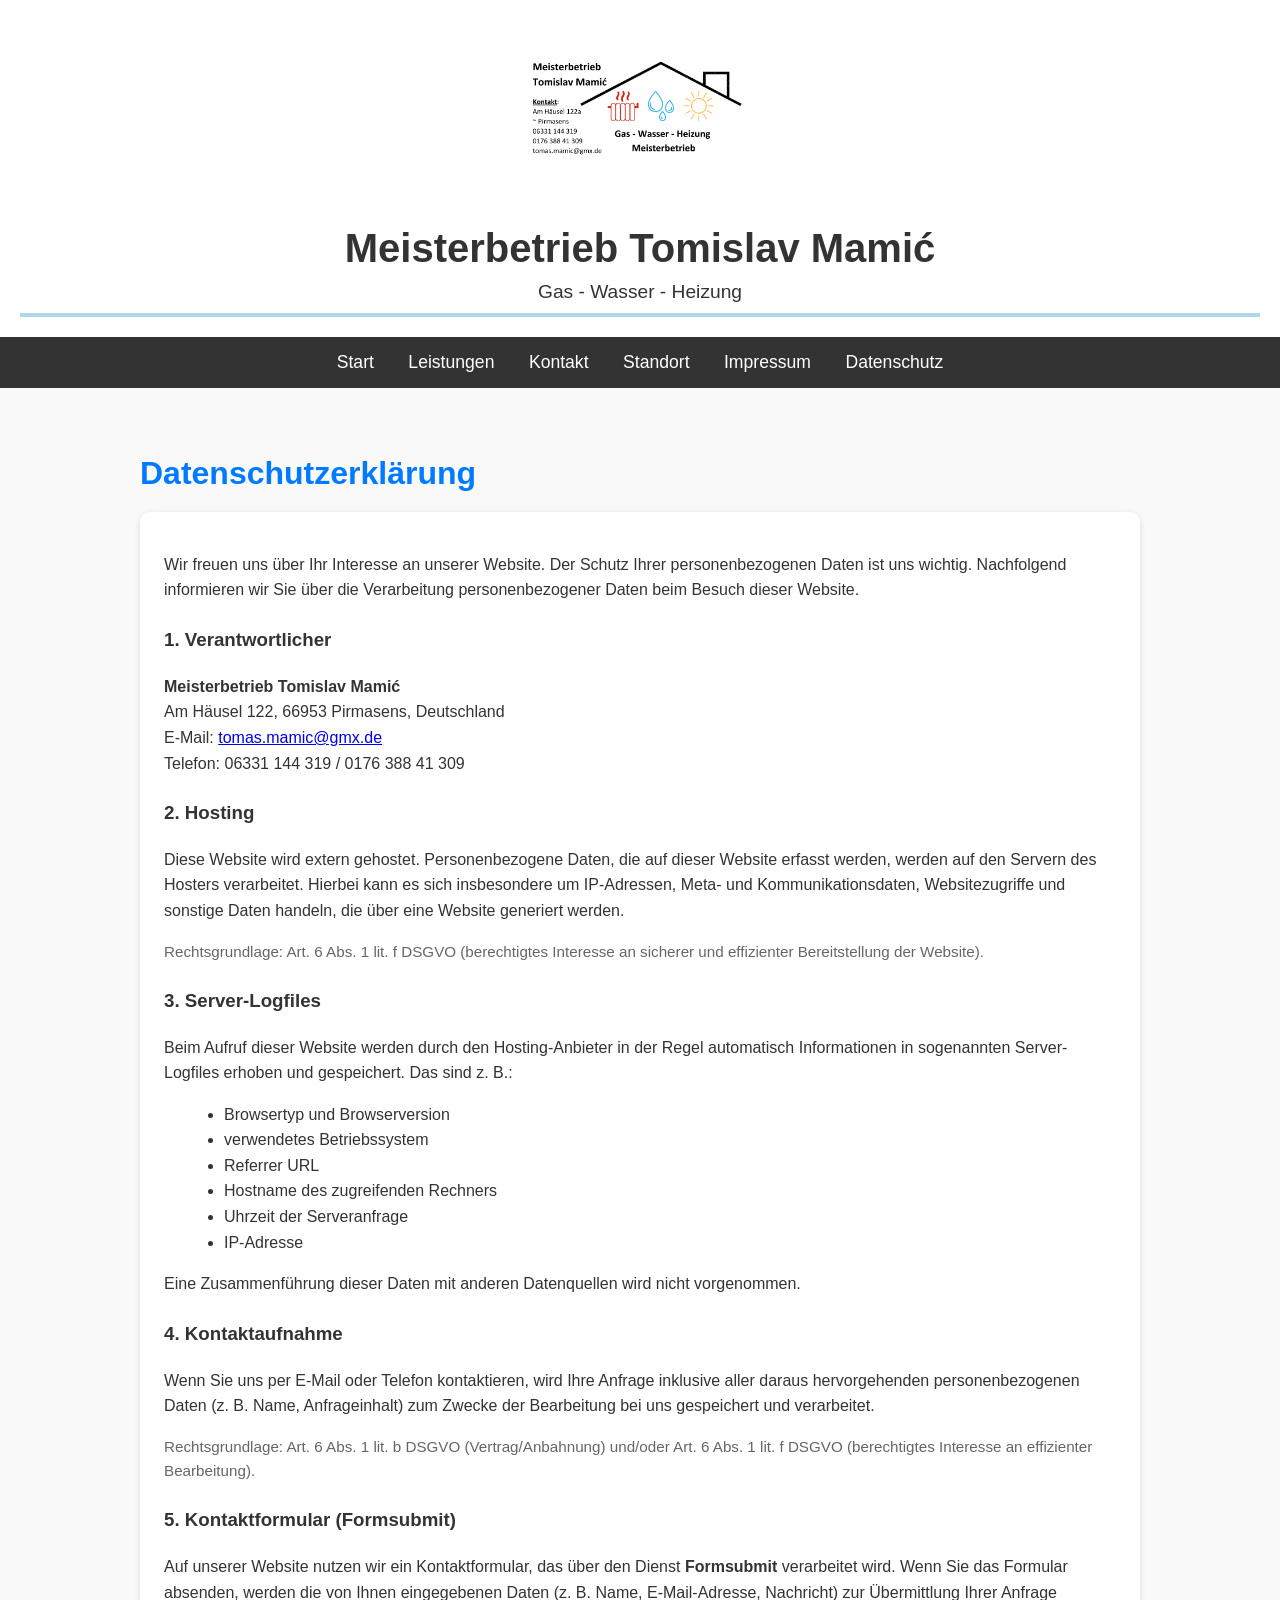
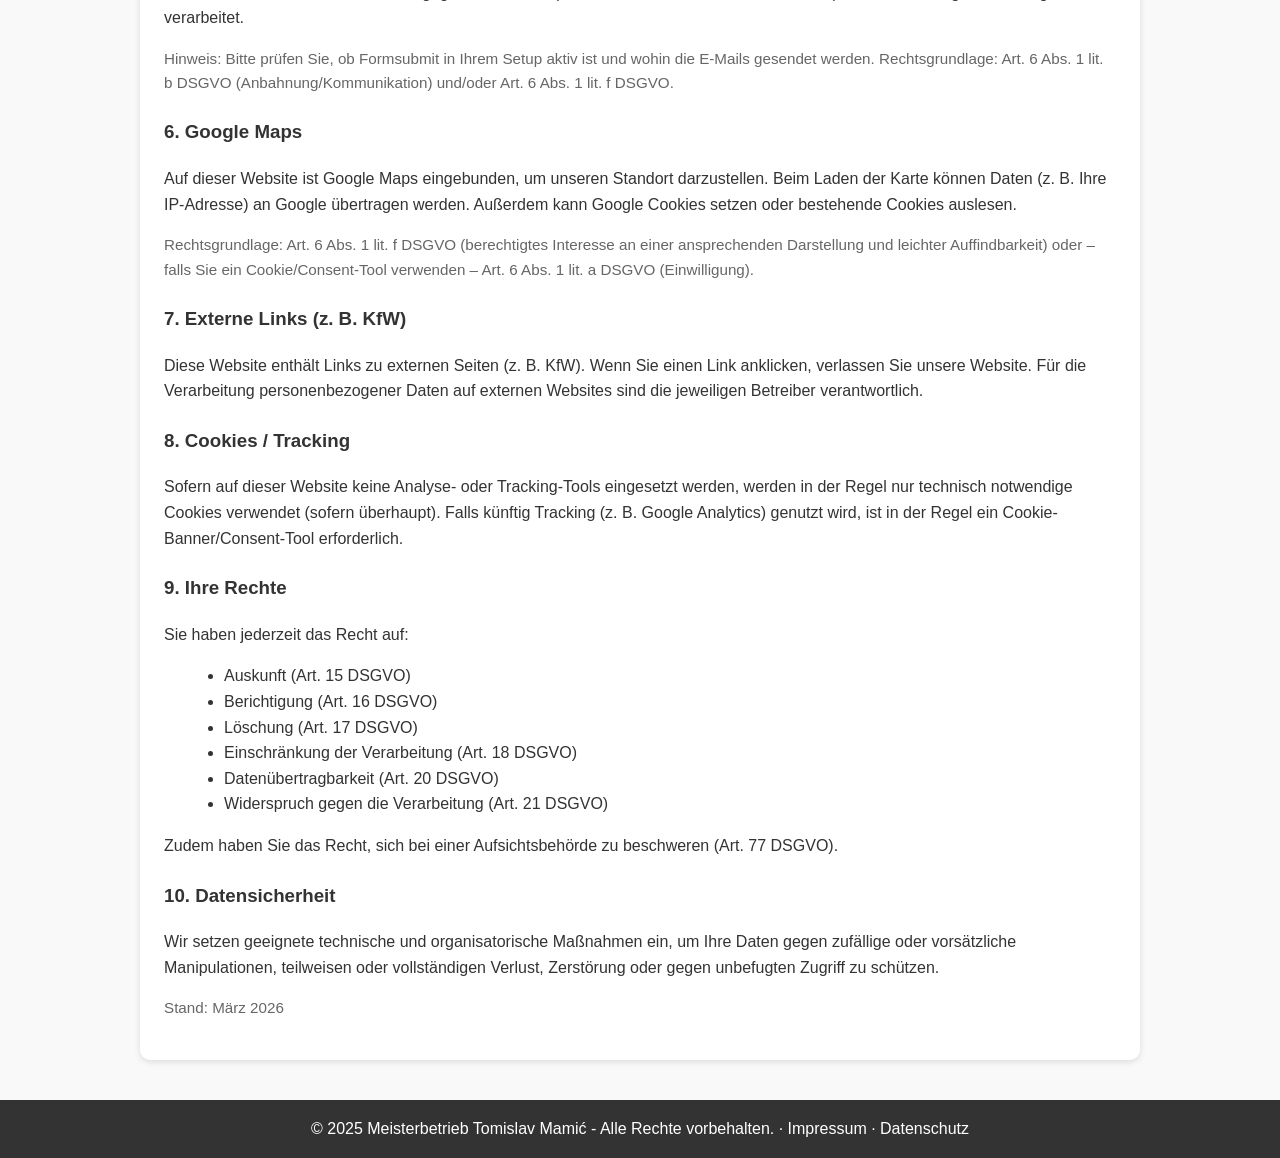
==== datenschutz.html @ cd7510e0 "Add privacy policy page for data protection This file contains the privacy policy for Meisterbetrieb" ====
<!DOCTYPE html>
<html lang="de">
<head>
  <meta charset="UTF-8" />
  <meta name="viewport" content="width=device-width, initial-scale=1.0" />
  <title>Datenschutz – Meisterbetrieb Tomislav Mamić</title>
  <meta name="description" content="Datenschutzerklärung von Meisterbetrieb Tomislav Mamić – Gas, Wasser, Heizung in Pirmasens." />
  <link rel="icon" href="assets/favicon.ico" type="image/x-icon" />
  <style>
    body { font-family: Arial, sans-serif; margin: 0; padding: 0; color: #333; background-color: #f9f9f9; }
    header { background-color: white; padding: 20px; text-align: center; }
    header img { max-width: 250px; margin-bottom: 15px; }
    header h1 { font-size: 2.5em; margin: 10px 0; color: #333; }
    header p { font-size: 1.2em; margin: 0; }
    header::after { content: ''; display: block; width: 100%; height: 4px; background-color: lightblue; margin-top: 10px; }

    nav { background-color: #333; text-align: center; padding: 15px 0; }
    nav a { color: white; text-decoration: none; margin: 0 15px; font-size: 1.1em; transition: color 0.3s; }
    nav a:hover { color: lightblue; }

    section { padding: 40px 20px; max-width: 1000px; margin: 0 auto; }
    section h2 { font-size: 2em; margin-bottom: 20px; color: #007BFF; }

    .card {
      background: #fff;
      border-radius: 10px;
      padding: 24px;
      box-shadow: 0 2px 6px rgba(0,0,0,0.12);
      line-height: 1.6;
    }
    .card h3 { margin-top: 22px; }
    .muted { color: #666; font-size: 0.95em; }
    ul { margin: 10px 0 10px 20px; }

    footer { background-color: #333; color: white; text-align: center; padding: 20px; }
    footer p { margin: 0; }
    footer a { color: white; text-decoration: none; }
    footer a:hover { text-decoration: underline; }
  </style>
</head>
<body>
  <header>
    <img src="assets/Logo.png" alt="Firmenlogo von Meisterbetrieb Tomislav Mamić – Gas, Wasser, Heizung">
    <h1>Meisterbetrieb Tomislav Mamić</h1>
    <p>Gas - Wasser - Heizung</p>
  </header>

  <nav>
    <a href="index.html">Start</a>
    <a href="index.html#leistungen">Leistungen</a>
    <a href="index.html#kontakt">Kontakt</a>
    <a href="index.html#standort">Standort</a>
    <a href="impressum.html">Impressum</a>
    <a href="datenschutz.html">Datenschutz</a>
  </nav>

  <section>
    <h2>Datenschutzerklärung</h2>

    <div class="card">
      <p>
        Wir freuen uns über Ihr Interesse an unserer Website. Der Schutz Ihrer personenbezogenen Daten ist uns wichtig.
        Nachfolgend informieren wir Sie über die Verarbeitung personenbezogener Daten beim Besuch dieser Website.
      </p>

      <h3>1. Verantwortlicher</h3>
      <p>
        <strong>Meisterbetrieb Tomislav Mamić</strong><br>
        Am Häusel 122, 66953 Pirmasens, Deutschland<br>
        E-Mail: <a href="mailto:tomas.mamic@gmx.de">tomas.mamic@gmx.de</a><br>
        Telefon: 06331 144 319 / 0176 388 41 309
      </p>

      <h3>2. Hosting</h3>
      <p>
        Diese Website wird extern gehostet. Personenbezogene Daten, die auf dieser Website erfasst werden, werden auf den Servern des Hosters verarbeitet.
        Hierbei kann es sich insbesondere um IP-Adressen, Meta- und Kommunikationsdaten, Websitezugriffe und sonstige Daten handeln, die über eine Website generiert werden.
      </p>
      <p class="muted">
        Rechtsgrundlage: Art. 6 Abs. 1 lit. f DSGVO (berechtigtes Interesse an sicherer und effizienter Bereitstellung der Website).
      </p>

      <h3>3. Server-Logfiles</h3>
      <p>
        Beim Aufruf dieser Website werden durch den Hosting-Anbieter in der Regel automatisch Informationen in sogenannten Server-Logfiles erhoben und gespeichert.
        Das sind z. B.:
      </p>
      <ul>
        <li>Browsertyp und Browserversion</li>
        <li>verwendetes Betriebssystem</li>
        <li>Referrer URL</li>
        <li>Hostname des zugreifenden Rechners</li>
        <li>Uhrzeit der Serveranfrage</li>
        <li>IP-Adresse</li>
      </ul>
      <p>
        Eine Zusammenführung dieser Daten mit anderen Datenquellen wird nicht vorgenommen.
      </p>

      <h3>4. Kontaktaufnahme</h3>
      <p>
        Wenn Sie uns per E-Mail oder Telefon kontaktieren, wird Ihre Anfrage inklusive aller daraus hervorgehenden personenbezogenen Daten (z. B. Name, Anfrageinhalt)
        zum Zwecke der Bearbeitung bei uns gespeichert und verarbeitet.
      </p>
      <p class="muted">
        Rechtsgrundlage: Art. 6 Abs. 1 lit. b DSGVO (Vertrag/Anbahnung) und/oder Art. 6 Abs. 1 lit. f DSGVO (berechtigtes Interesse an effizienter Bearbeitung).
      </p>

      <h3>5. Kontaktformular (Formsubmit)</h3>
      <p>
        Auf unserer Website nutzen wir ein Kontaktformular, das über den Dienst <strong>Formsubmit</strong> verarbeitet wird.
        Wenn Sie das Formular absenden, werden die von Ihnen eingegebenen Daten (z. B. Name, E-Mail-Adresse, Nachricht) zur Übermittlung Ihrer Anfrage verarbeitet.
      </p>
      <p class="muted">
        Hinweis: Bitte prüfen Sie, ob Formsubmit in Ihrem Setup aktiv ist und wohin die E-Mails gesendet werden.
        Rechtsgrundlage: Art. 6 Abs. 1 lit. b DSGVO (Anbahnung/Kommunikation) und/oder Art. 6 Abs. 1 lit. f DSGVO.
      </p>

      <h3>6. Google Maps</h3>
      <p>
        Auf dieser Website ist Google Maps eingebunden, um unseren Standort darzustellen. Beim Laden der Karte können Daten (z. B. Ihre IP-Adresse)
        an Google übertragen werden. Außerdem kann Google Cookies setzen oder bestehende Cookies auslesen.
      </p>
      <p class="muted">
        Rechtsgrundlage: Art. 6 Abs. 1 lit. f DSGVO (berechtigtes Interesse an einer ansprechenden Darstellung und leichter Auffindbarkeit)
        oder – falls Sie ein Cookie/Consent-Tool verwenden – Art. 6 Abs. 1 lit. a DSGVO (Einwilligung).
      </p>

      <h3>7. Externe Links (z. B. KfW)</h3>
      <p>
        Diese Website enthält Links zu externen Seiten (z. B. KfW). Wenn Sie einen Link anklicken, verlassen Sie unsere Website.
        Für die Verarbeitung personenbezogener Daten auf externen Websites sind die jeweiligen Betreiber verantwortlich.
      </p>

      <h3>8. Cookies / Tracking</h3>
      <p>
        Sofern auf dieser Website keine Analyse- oder Tracking-Tools eingesetzt werden, werden in der Regel nur technisch notwendige Cookies verwendet (sofern überhaupt).
        Falls künftig Tracking (z. B. Google Analytics) genutzt wird, ist in der Regel ein Cookie-Banner/Consent-Tool erforderlich.
      </p>

      <h3>9. Ihre Rechte</h3>
      <p>Sie haben jederzeit das Recht auf:</p>
      <ul>
        <li>Auskunft (Art. 15 DSGVO)</li>
        <li>Berichtigung (Art. 16 DSGVO)</li>
        <li>Löschung (Art. 17 DSGVO)</li>
        <li>Einschränkung der Verarbeitung (Art. 18 DSGVO)</li>
        <li>Datenübertragbarkeit (Art. 20 DSGVO)</li>
        <li>Widerspruch gegen die Verarbeitung (Art. 21 DSGVO)</li>
      </ul>
      <p>
        Zudem haben Sie das Recht, sich bei einer Aufsichtsbehörde zu beschweren (Art. 77 DSGVO).
      </p>

      <h3>10. Datensicherheit</h3>
      <p>
        Wir setzen geeignete technische und organisatorische Maßnahmen ein, um Ihre Daten gegen zufällige oder vorsätzliche Manipulationen,
        teilweisen oder vollständigen Verlust, Zerstörung oder gegen unbefugten Zugriff zu schützen.
      </p>

      <p class="muted">Stand: März 2026</p>
    </div>
  </section>

  <footer>
    <p>
      &copy; 2025 Meisterbetrieb Tomislav Mamić - Alle Rechte vorbehalten. ·
      <a href="impressum.html">Impressum</a> ·
      <a href="datenschutz.html">Datenschutz</a>
    </p>
  </footer>
</body>
</html>
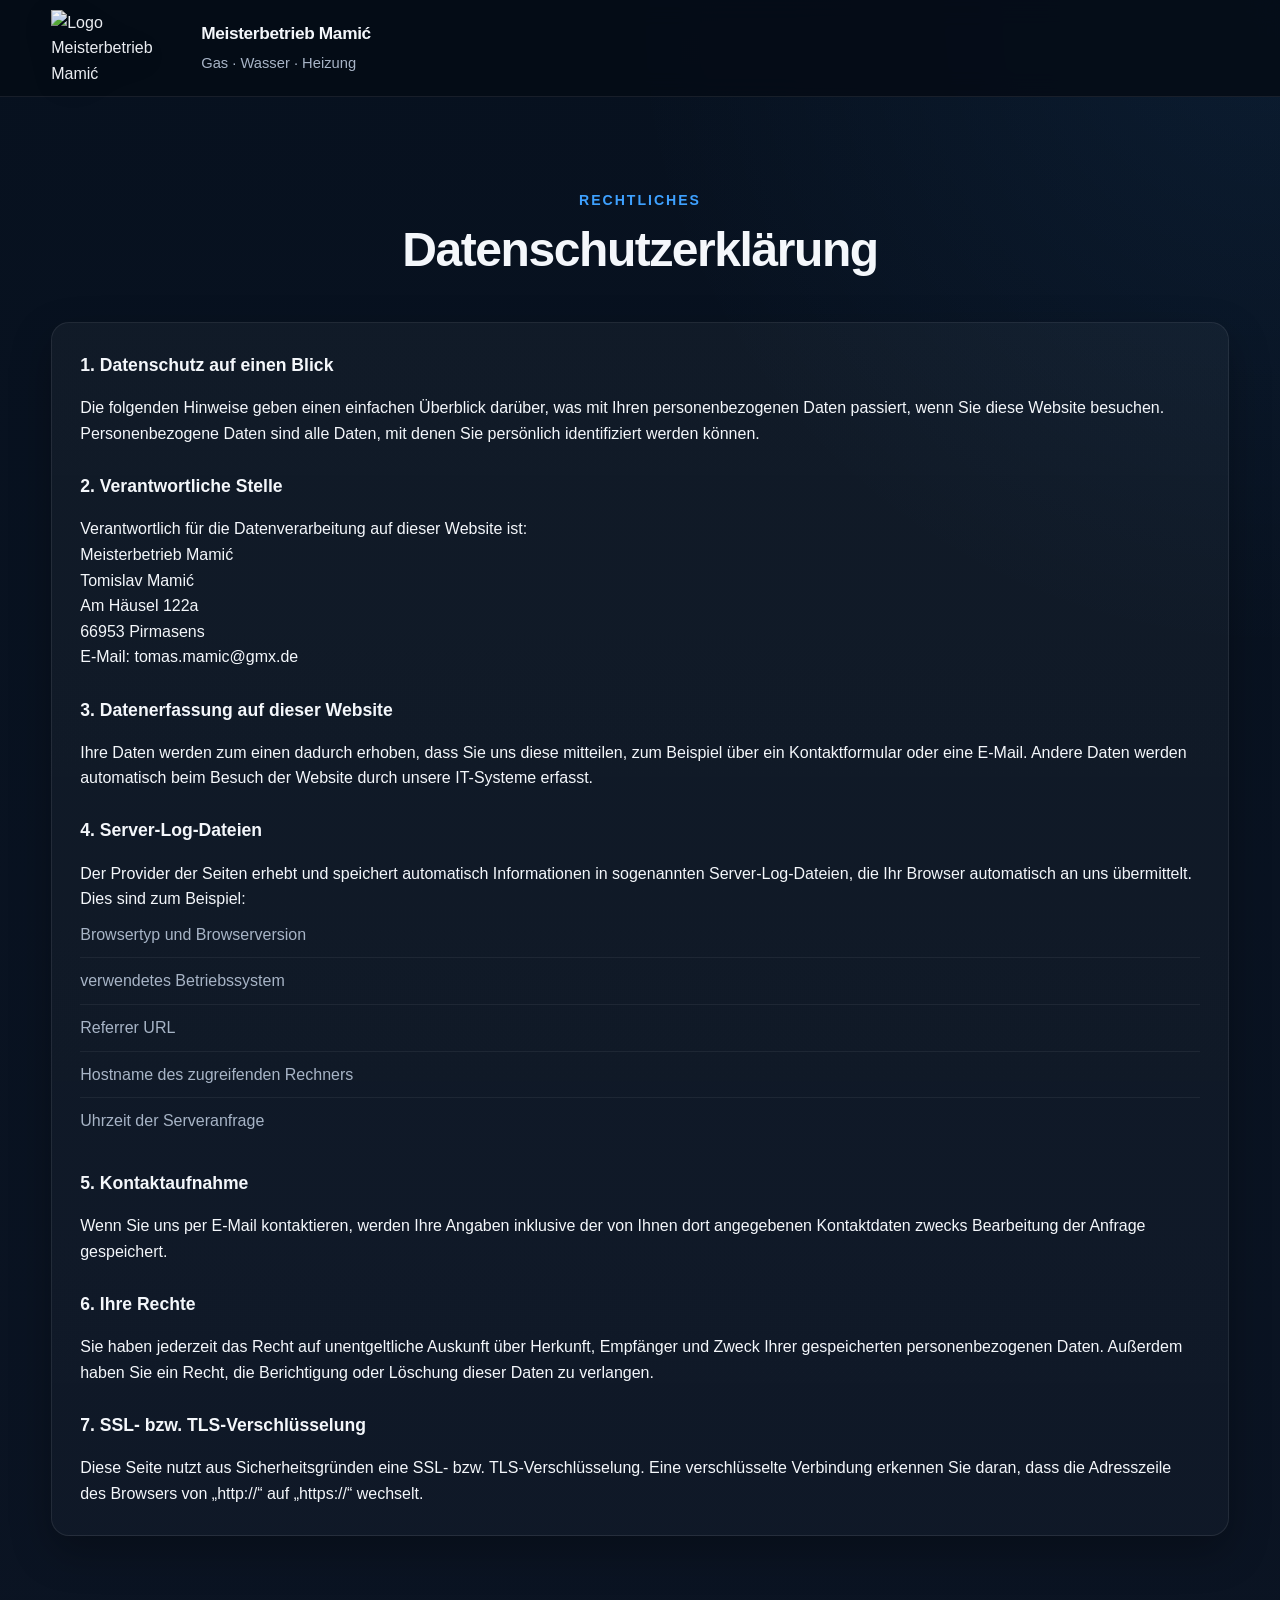
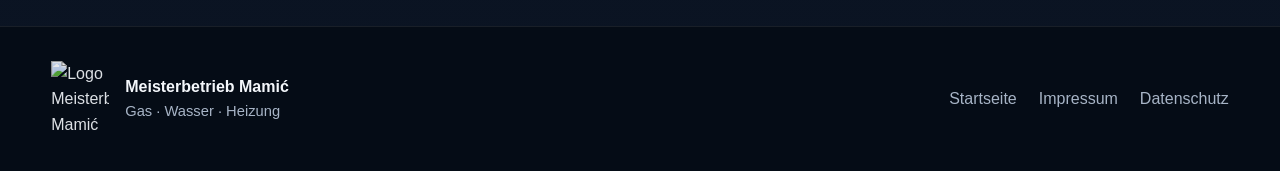
==== commit 87ecb548: "Refactor datenschutz.html structure and content" ====
--- a/datenschutz.html
+++ b/datenschutz.html
@@ -1,173 +1,157 @@
 <!DOCTYPE html>
 <html lang="de">
 <head>
-  <meta charset="UTF-8" />
-  <meta name="viewport" content="width=device-width, initial-scale=1.0" />
-  <title>Datenschutz – Meisterbetrieb Tomislav Mamić</title>
-  <meta name="description" content="Datenschutzerklärung von Meisterbetrieb Tomislav Mamić – Gas, Wasser, Heizung in Pirmasens." />
-  <link rel="icon" href="assets/favicon.ico" type="image/x-icon" />
-  <style>
-    body { font-family: Arial, sans-serif; margin: 0; padding: 0; color: #333; background-color: #f9f9f9; }
-    header { background-color: white; padding: 20px; text-align: center; }
-    header img { max-width: 250px; margin-bottom: 15px; }
-    header h1 { font-size: 2.5em; margin: 10px 0; color: #333; }
-    header p { font-size: 1.2em; margin: 0; }
-    header::after { content: ''; display: block; width: 100%; height: 4px; background-color: lightblue; margin-top: 10px; }
 
-    nav { background-color: #333; text-align: center; padding: 15px 0; }
-    nav a { color: white; text-decoration: none; margin: 0 15px; font-size: 1.1em; transition: color 0.3s; }
-    nav a:hover { color: lightblue; }
+<meta charset="UTF-8">
+<meta name="viewport" content="width=device-width, initial-scale=1.0">
 
-    section { padding: 40px 20px; max-width: 1000px; margin: 0 auto; }
-    section h2 { font-size: 2em; margin-bottom: 20px; color: #007BFF; }
+<title>Datenschutz | Meisterbetrieb Mamić</title>
 
-    .card {
-      background: #fff;
-      border-radius: 10px;
-      padding: 24px;
-      box-shadow: 0 2px 6px rgba(0,0,0,0.12);
-      line-height: 1.6;
-    }
-    .card h3 { margin-top: 22px; }
-    .muted { color: #666; font-size: 0.95em; }
-    ul { margin: 10px 0 10px 20px; }
+<link rel="stylesheet" href="style.css">
 
-    footer { background-color: #333; color: white; text-align: center; padding: 20px; }
-    footer p { margin: 0; }
-    footer a { color: white; text-decoration: none; }
-    footer a:hover { text-decoration: underline; }
-  </style>
 </head>
+
 <body>
-  <header>
-    <img src="assets/Logo.png" alt="Firmenlogo von Meisterbetrieb Tomislav Mamić – Gas, Wasser, Heizung">
-    <h1>Meisterbetrieb Tomislav Mamić</h1>
-    <p>Gas - Wasser - Heizung</p>
-  </header>
 
-  <nav>
-    <a href="index.html">Start</a>
-    <a href="index.html#leistungen">Leistungen</a>
-    <a href="index.html#kontakt">Kontakt</a>
-    <a href="index.html#standort">Standort</a>
-    <a href="impressum.html">Impressum</a>
-    <a href="datenschutz.html">Datenschutz</a>
-  </nav>
+<header class="header">
+  <div class="container header-inner">
 
-  <section>
-    <h2>Datenschutzerklärung</h2>
+    <a href="index.html" class="brand">
+      <img src="assets/logo-neu.png" alt="Logo Meisterbetrieb Mamić" class="brand-logo">
 
-    <div class="card">
-      <p>
-        Wir freuen uns über Ihr Interesse an unserer Website. Der Schutz Ihrer personenbezogenen Daten ist uns wichtig.
-        Nachfolgend informieren wir Sie über die Verarbeitung personenbezogener Daten beim Besuch dieser Website.
-      </p>
+      <div class="brand-text">
+        <span class="brand-title">Meisterbetrieb Mamić</span>
+        <span class="brand-subtitle">Gas · Wasser · Heizung</span>
+      </div>
+    </a>
 
-      <h3>1. Verantwortlicher</h3>
-      <p>
-        <strong>Meisterbetrieb Tomislav Mamić</strong><br>
-        Am Häusel 122, 66953 Pirmasens, Deutschland<br>
-        E-Mail: <a href="mailto:tomas.mamic@gmx.de">tomas.mamic@gmx.de</a><br>
-        Telefon: 06331 144 319 / 0176 388 41 309
-      </p>
+  </div>
+</header>
 
-      <h3>2. Hosting</h3>
-      <p>
-        Diese Website wird extern gehostet. Personenbezogene Daten, die auf dieser Website erfasst werden, werden auf den Servern des Hosters verarbeitet.
-        Hierbei kann es sich insbesondere um IP-Adressen, Meta- und Kommunikationsdaten, Websitezugriffe und sonstige Daten handeln, die über eine Website generiert werden.
-      </p>
-      <p class="muted">
-        Rechtsgrundlage: Art. 6 Abs. 1 lit. f DSGVO (berechtigtes Interesse an sicherer und effizienter Bereitstellung der Website).
-      </p>
 
-      <h3>3. Server-Logfiles</h3>
-      <p>
-        Beim Aufruf dieser Website werden durch den Hosting-Anbieter in der Regel automatisch Informationen in sogenannten Server-Logfiles erhoben und gespeichert.
-        Das sind z. B.:
-      </p>
-      <ul>
-        <li>Browsertyp und Browserversion</li>
-        <li>verwendetes Betriebssystem</li>
-        <li>Referrer URL</li>
-        <li>Hostname des zugreifenden Rechners</li>
-        <li>Uhrzeit der Serveranfrage</li>
-        <li>IP-Adresse</li>
-      </ul>
-      <p>
-        Eine Zusammenführung dieser Daten mit anderen Datenquellen wird nicht vorgenommen.
-      </p>
+<section class="section">
 
-      <h3>4. Kontaktaufnahme</h3>
-      <p>
-        Wenn Sie uns per E-Mail oder Telefon kontaktieren, wird Ihre Anfrage inklusive aller daraus hervorgehenden personenbezogenen Daten (z. B. Name, Anfrageinhalt)
-        zum Zwecke der Bearbeitung bei uns gespeichert und verarbeitet.
-      </p>
-      <p class="muted">
-        Rechtsgrundlage: Art. 6 Abs. 1 lit. b DSGVO (Vertrag/Anbahnung) und/oder Art. 6 Abs. 1 lit. f DSGVO (berechtigtes Interesse an effizienter Bearbeitung).
-      </p>
+<div class="container">
 
-      <h3>5. Kontaktformular (Formsubmit)</h3>
-      <p>
-        Auf unserer Website nutzen wir ein Kontaktformular, das über den Dienst <strong>Formsubmit</strong> verarbeitet wird.
-        Wenn Sie das Formular absenden, werden die von Ihnen eingegebenen Daten (z. B. Name, E-Mail-Adresse, Nachricht) zur Übermittlung Ihrer Anfrage verarbeitet.
-      </p>
-      <p class="muted">
-        Hinweis: Bitte prüfen Sie, ob Formsubmit in Ihrem Setup aktiv ist und wohin die E-Mails gesendet werden.
-        Rechtsgrundlage: Art. 6 Abs. 1 lit. b DSGVO (Anbahnung/Kommunikation) und/oder Art. 6 Abs. 1 lit. f DSGVO.
-      </p>
+<div class="section-heading">
 
-      <h3>6. Google Maps</h3>
-      <p>
-        Auf dieser Website ist Google Maps eingebunden, um unseren Standort darzustellen. Beim Laden der Karte können Daten (z. B. Ihre IP-Adresse)
-        an Google übertragen werden. Außerdem kann Google Cookies setzen oder bestehende Cookies auslesen.
-      </p>
-      <p class="muted">
-        Rechtsgrundlage: Art. 6 Abs. 1 lit. f DSGVO (berechtigtes Interesse an einer ansprechenden Darstellung und leichter Auffindbarkeit)
-        oder – falls Sie ein Cookie/Consent-Tool verwenden – Art. 6 Abs. 1 lit. a DSGVO (Einwilligung).
-      </p>
+<span class="eyebrow">Rechtliches</span>
 
-      <h3>7. Externe Links (z. B. KfW)</h3>
-      <p>
-        Diese Website enthält Links zu externen Seiten (z. B. KfW). Wenn Sie einen Link anklicken, verlassen Sie unsere Website.
-        Für die Verarbeitung personenbezogener Daten auf externen Websites sind die jeweiligen Betreiber verantwortlich.
-      </p>
+<h2>Datenschutzerklärung</h2>
 
-      <h3>8. Cookies / Tracking</h3>
-      <p>
-        Sofern auf dieser Website keine Analyse- oder Tracking-Tools eingesetzt werden, werden in der Regel nur technisch notwendige Cookies verwendet (sofern überhaupt).
-        Falls künftig Tracking (z. B. Google Analytics) genutzt wird, ist in der Regel ein Cookie-Banner/Consent-Tool erforderlich.
-      </p>
+</div>
 
-      <h3>9. Ihre Rechte</h3>
-      <p>Sie haben jederzeit das Recht auf:</p>
-      <ul>
-        <li>Auskunft (Art. 15 DSGVO)</li>
-        <li>Berichtigung (Art. 16 DSGVO)</li>
-        <li>Löschung (Art. 17 DSGVO)</li>
-        <li>Einschränkung der Verarbeitung (Art. 18 DSGVO)</li>
-        <li>Datenübertragbarkeit (Art. 20 DSGVO)</li>
-        <li>Widerspruch gegen die Verarbeitung (Art. 21 DSGVO)</li>
-      </ul>
-      <p>
-        Zudem haben Sie das Recht, sich bei einer Aufsichtsbehörde zu beschweren (Art. 77 DSGVO).
-      </p>
 
-      <h3>10. Datensicherheit</h3>
-      <p>
-        Wir setzen geeignete technische und organisatorische Maßnahmen ein, um Ihre Daten gegen zufällige oder vorsätzliche Manipulationen,
-        teilweisen oder vollständigen Verlust, Zerstörung oder gegen unbefugten Zugriff zu schützen.
-      </p>
+<div class="info-panel">
 
-      <p class="muted">Stand: März 2026</p>
-    </div>
-  </section>
+<h3>1. Datenschutz auf einen Blick</h3>
 
-  <footer>
-    <p>
-      &copy; 2025 Meisterbetrieb Tomislav Mamić - Alle Rechte vorbehalten. ·
-      <a href="impressum.html">Impressum</a> ·
-      <a href="datenschutz.html">Datenschutz</a>
-    </p>
-  </footer>
+<p>
+Die folgenden Hinweise geben einen einfachen Überblick darüber, was mit Ihren personenbezogenen Daten passiert, 
+wenn Sie diese Website besuchen. Personenbezogene Daten sind alle Daten, mit denen Sie persönlich identifiziert 
+werden können.
+</p>
+
+<br>
+
+<h3>2. Verantwortliche Stelle</h3>
+
+<p>
+Verantwortlich für die Datenverarbeitung auf dieser Website ist:
+</p>
+
+<p>
+Meisterbetrieb Mamić<br>
+Tomislav Mamić<br>
+Am Häusel 122a<br>
+66953 Pirmasens<br>
+E-Mail: tomas.mamic@gmx.de
+</p>
+
+<br>
+
+<h3>3. Datenerfassung auf dieser Website</h3>
+
+<p>
+Ihre Daten werden zum einen dadurch erhoben, dass Sie uns diese mitteilen, zum Beispiel über ein Kontaktformular 
+oder eine E-Mail. Andere Daten werden automatisch beim Besuch der Website durch unsere IT-Systeme erfasst.
+</p>
+
+<br>
+
+<h3>4. Server-Log-Dateien</h3>
+
+<p>
+Der Provider der Seiten erhebt und speichert automatisch Informationen in sogenannten Server-Log-Dateien, 
+die Ihr Browser automatisch an uns übermittelt. Dies sind zum Beispiel:
+</p>
+
+<ul>
+<li>Browsertyp und Browserversion</li>
+<li>verwendetes Betriebssystem</li>
+<li>Referrer URL</li>
+<li>Hostname des zugreifenden Rechners</li>
+<li>Uhrzeit der Serveranfrage</li>
+</ul>
+
+<br>
+
+<h3>5. Kontaktaufnahme</h3>
+
+<p>
+Wenn Sie uns per E-Mail kontaktieren, werden Ihre Angaben inklusive der von Ihnen dort angegebenen 
+Kontaktdaten zwecks Bearbeitung der Anfrage gespeichert.
+</p>
+
+<br>
+
+<h3>6. Ihre Rechte</h3>
+
+<p>
+Sie haben jederzeit das Recht auf unentgeltliche Auskunft über Herkunft, Empfänger und Zweck Ihrer gespeicherten 
+personenbezogenen Daten. Außerdem haben Sie ein Recht, die Berichtigung oder Löschung dieser Daten zu verlangen.
+</p>
+
+<br>
+
+<h3>7. SSL- bzw. TLS-Verschlüsselung</h3>
+
+<p>
+Diese Seite nutzt aus Sicherheitsgründen eine SSL- bzw. TLS-Verschlüsselung. Eine verschlüsselte Verbindung 
+erkennen Sie daran, dass die Adresszeile des Browsers von „http://“ auf „https://“ wechselt.
+</p>
+
+</div>
+
+</div>
+
+</section>
+
+
+<footer class="footer">
+
+<div class="container footer-inner">
+
+<div class="footer-brand">
+
+<img src="assets/logo-neu.png" alt="Logo Meisterbetrieb Mamić">
+
+<div>
+<strong>Meisterbetrieb Mamić</strong>
+<span>Gas · Wasser · Heizung</span>
+</div>
+
+</div>
+
+<div class="footer-links">
+<a href="index.html">Startseite</a>
+<a href="impressum.html">Impressum</a>
+<a href="datenschutz.html">Datenschutz</a>
+</div>
+
+</div>
+
+</footer>
+
 </body>
 </html>
--- a/style.css
+++ b/style.css
@@ -0,0 +1,684 @@
+* {
+  margin: 0;
+  padding: 0;
+  box-sizing: border-box;
+}
+
+:root {
+  --bg: #07111f;
+  --bg-soft: #0d1728;
+  --bg-card: #111d31;
+  --bg-dark: #050c16;
+  --text: #f4f7fb;
+  --text-soft: #a7b4c6;
+  --line: rgba(255, 255, 255, 0.08);
+  --accent: #3ea1ff;
+  --accent-strong: #2e90ff;
+  --shadow: 0 16px 40px rgba(0, 0, 0, 0.28);
+  --radius: 18px;
+  --container: 1240px;
+}
+
+html {
+  scroll-behavior: smooth;
+}
+
+body {
+  font-family: "Inter", sans-serif;
+  background:
+    radial-gradient(circle at top right, rgba(62, 161, 255, 0.08), transparent 30%),
+    linear-gradient(180deg, #07111f 0%, #0b1423 100%);
+  color: var(--text);
+  line-height: 1.6;
+}
+
+img {
+  max-width: 100%;
+  display: block;
+}
+
+a {
+  color: inherit;
+  text-decoration: none;
+}
+
+.container {
+  width: min(92%, var(--container));
+  margin: 0 auto;
+}
+
+/* =========================
+   HEADER
+========================= */
+
+.header {
+  position: sticky;
+  top: 0;
+  z-index: 1000;
+  background: rgba(5, 12, 22, 0.88);
+  backdrop-filter: blur(12px);
+  border-bottom: 1px solid var(--line);
+}
+
+.header-inner {
+  min-height: 96px;
+  display: flex;
+  align-items: center;
+  justify-content: space-between;
+  gap: 32px;
+}
+
+.brand {
+  display: flex;
+  align-items: center;
+  gap: 18px;
+  flex-shrink: 0;
+}
+
+.brand-logo {
+  width: 132px;
+  height: auto;
+  object-fit: contain;
+  display: block;
+  opacity: 0.96;
+  filter: drop-shadow(0 8px 18px rgba(0, 0, 0, 0.22));
+}
+
+.brand-text {
+  display: flex;
+  flex-direction: column;
+  gap: 4px;
+}
+
+.brand-title {
+  font-size: 1.08rem;
+  font-weight: 700;
+  color: var(--text);
+  letter-spacing: -0.02em;
+}
+
+.brand-subtitle {
+  font-size: 0.92rem;
+  color: var(--text-soft);
+}
+
+.nav {
+  display: flex;
+  align-items: center;
+  gap: 28px;
+}
+
+.nav a {
+  color: var(--text-soft);
+  font-weight: 500;
+  transition: color 0.25s ease;
+}
+
+.nav a:hover {
+  color: var(--text);
+}
+
+/* =========================
+   HERO
+========================= */
+
+.hero {
+  position: relative;
+  min-height: 84vh;
+  background-image: url("assets/bild2.png");
+  background-size: cover;
+  background-position: center;
+  display: flex;
+  align-items: center;
+}
+
+.hero-overlay {
+  position: absolute;
+  inset: 0;
+  background:
+    linear-gradient(
+      90deg,
+      rgba(5, 12, 22, 0.88) 0%,
+      rgba(5, 12, 22, 0.72) 38%,
+      rgba(5, 12, 22, 0.46) 62%,
+      rgba(5, 12, 22, 0.26) 100%
+    );
+}
+
+.hero-inner {
+  position: relative;
+  z-index: 2;
+  width: 100%;
+  padding-top: 90px;
+  padding-bottom: 90px;
+}
+
+.hero-copy {
+  max-width: 720px;
+  padding-left: 40px;
+}
+
+.hero-badge {
+  display: inline-block;
+  margin-bottom: 24px;
+  padding: 10px 18px;
+  border-radius: 999px;
+  border: 1px solid rgba(255, 255, 255, 0.14);
+  background: rgba(255, 255, 255, 0.05);
+  color: #d2dbe6;
+  font-size: 0.95rem;
+  font-weight: 500;
+}
+
+.hero h1 {
+  max-width: 700px;
+  font-size: clamp(3.4rem, 6vw, 5.8rem);
+  line-height: 0.98;
+  letter-spacing: -0.05em;
+  margin-bottom: 24px;
+  color: #ffffff;
+}
+
+.hero p {
+  max-width: 640px;
+  font-size: 1.15rem;
+  line-height: 1.65;
+  color: #d8e0ea;
+  margin-bottom: 34px;
+}
+
+.hero-actions {
+  display: flex;
+  flex-wrap: wrap;
+  gap: 16px;
+}
+
+/* =========================
+   BUTTONS
+========================= */
+
+.btn {
+  display: inline-flex;
+  align-items: center;
+  justify-content: center;
+  min-height: 54px;
+  padding: 0 24px;
+  border-radius: 999px;
+  font-weight: 600;
+  transition:
+    transform 0.2s ease,
+    background 0.2s ease,
+    border-color 0.2s ease,
+    box-shadow 0.2s ease;
+}
+
+.btn:hover {
+  transform: translateY(-1px);
+}
+
+.btn-primary {
+  background: linear-gradient(135deg, var(--accent-strong), #60b6ff);
+  color: #ffffff;
+  box-shadow: 0 10px 28px rgba(62, 161, 255, 0.24);
+}
+
+.btn-primary:hover {
+  box-shadow: 0 14px 34px rgba(62, 161, 255, 0.28);
+}
+
+.btn-secondary {
+  background: rgba(255, 255, 255, 0.06);
+  border: 1px solid rgba(255, 255, 255, 0.14);
+  color: #ffffff;
+}
+
+.btn-full {
+  width: 100%;
+}
+
+/* =========================
+   SECTIONS
+========================= */
+
+.section {
+  padding: 90px 0;
+}
+
+.section-dark {
+  background: rgba(5, 12, 22, 0.48);
+  border-top: 1px solid var(--line);
+  border-bottom: 1px solid var(--line);
+}
+
+.section-heading {
+  max-width: 760px;
+  margin: 0 auto 46px;
+  text-align: center;
+}
+
+.eyebrow {
+  display: inline-block;
+  margin-bottom: 12px;
+  color: var(--accent);
+  font-size: 0.88rem;
+  font-weight: 700;
+  letter-spacing: 0.14em;
+  text-transform: uppercase;
+}
+
+.section-heading h2 {
+  font-size: clamp(2rem, 4vw, 3rem);
+  line-height: 1.1;
+  letter-spacing: -0.03em;
+  margin-bottom: 14px;
+}
+
+.section-heading p {
+  color: var(--text-soft);
+}
+
+/* =========================
+   INTRO
+========================= */
+
+.intro-grid {
+  display: grid;
+  grid-template-columns: 1.3fr 0.9fr;
+  gap: 36px;
+  align-items: start;
+}
+
+.intro h2 {
+  font-size: clamp(2rem, 3vw, 2.5rem);
+  line-height: 1.15;
+  margin-bottom: 18px;
+}
+
+.intro p {
+  color: var(--text-soft);
+  margin-bottom: 14px;
+}
+
+.info-panel {
+  background: linear-gradient(
+    180deg,
+    rgba(255, 255, 255, 0.04),
+    rgba(255, 255, 255, 0.025)
+  );
+  border: 1px solid var(--line);
+  border-radius: var(--radius);
+  padding: 28px;
+  box-shadow: var(--shadow);
+}
+
+.info-panel h3 {
+  margin-bottom: 16px;
+  font-size: 1.1rem;
+}
+
+.info-panel ul {
+  list-style: none;
+}
+
+.info-panel li {
+  padding: 10px 0;
+  border-bottom: 1px solid rgba(255, 255, 255, 0.06);
+  color: var(--text-soft);
+}
+
+.info-panel li:last-child {
+  border-bottom: none;
+}
+
+/* =========================
+   SERVICES
+========================= */
+
+.services {
+  display: grid;
+  grid-template-columns: repeat(3, 1fr);
+  gap: 28px;
+}
+
+.service-card {
+  background: var(--bg-card);
+  border: 1px solid var(--line);
+  border-radius: var(--radius);
+  overflow: hidden;
+  box-shadow: var(--shadow);
+  transition: transform 0.25s ease, border-color 0.25s ease;
+}
+
+.service-card:hover {
+  transform: translateY(-4px);
+  border-color: rgba(255, 255, 255, 0.15);
+}
+
+.service-card img {
+  width: 100%;
+  height: 230px;
+  object-fit: cover;
+}
+
+.service-card-content {
+  padding: 24px;
+}
+
+.service-card h3 {
+  margin-bottom: 10px;
+  font-size: 1.2rem;
+}
+
+.service-card p {
+  color: var(--text-soft);
+}
+
+/* =========================
+   FEATURES
+========================= */
+
+.feature-grid {
+  display: grid;
+  grid-template-columns: repeat(3, 1fr);
+  gap: 22px;
+}
+
+.feature-box {
+  padding: 24px;
+  background: rgba(255, 255, 255, 0.03);
+  border: 1px solid var(--line);
+  border-radius: 16px;
+}
+
+.feature-box h3 {
+  margin-bottom: 10px;
+  font-size: 1.08rem;
+}
+
+.feature-box p {
+  color: var(--text-soft);
+  font-size: 0.98rem;
+}
+
+.cta-strip {
+  margin-top: 36px;
+  padding: 28px;
+  background: linear-gradient(
+    135deg,
+    rgba(62, 161, 255, 0.12),
+    rgba(255, 255, 255, 0.03)
+  );
+  border: 1px solid rgba(62, 161, 255, 0.18);
+  border-radius: 20px;
+  display: flex;
+  align-items: center;
+  justify-content: space-between;
+  gap: 24px;
+}
+
+.cta-strip h3 {
+  margin-bottom: 8px;
+}
+
+.cta-strip p {
+  color: var(--text-soft);
+}
+
+/* =========================
+   GALLERY
+========================= */
+
+.gallery {
+  display: grid;
+  grid-template-columns: repeat(12, 1fr);
+  gap: 18px;
+}
+
+.gallery-item {
+  grid-column: span 4;
+  overflow: hidden;
+  border-radius: 18px;
+  border: 1px solid var(--line);
+  background: var(--bg-card);
+  box-shadow: var(--shadow);
+}
+
+.gallery-large {
+  grid-column: span 8;
+}
+
+.gallery-item img {
+  width: 100%;
+  height: 100%;
+  min-height: 250px;
+  object-fit: cover;
+  transition: transform 0.35s ease;
+}
+
+.gallery-item:hover img {
+  transform: scale(1.03);
+}
+
+/* =========================
+   CONTACT
+========================= */
+
+.section-contact {
+  background: linear-gradient(
+    180deg,
+    rgba(255, 255, 255, 0.015),
+    rgba(255, 255, 255, 0)
+  );
+}
+
+.contact-grid {
+  display: grid;
+  grid-template-columns: 0.9fr 1.1fr;
+  gap: 28px;
+}
+
+.contact-card {
+  padding: 28px;
+  background: var(--bg-card);
+  border: 1px solid var(--line);
+  border-radius: 18px;
+  box-shadow: var(--shadow);
+}
+
+.contact-card h3 {
+  margin-bottom: 18px;
+  font-size: 1.15rem;
+}
+
+.contact-list {
+  list-style: none;
+}
+
+.contact-list li {
+  padding: 8px 0;
+  color: var(--text-soft);
+}
+
+.contact-list a {
+  color: var(--text);
+}
+
+.contact-form {
+  display: grid;
+  gap: 14px;
+}
+
+.contact-form input,
+.contact-form textarea {
+  width: 100%;
+  border: 1px solid var(--line);
+  background: rgba(255, 255, 255, 0.04);
+  color: var(--text);
+  border-radius: 14px;
+  padding: 14px 16px;
+  font: inherit;
+}
+
+.contact-form input::placeholder,
+.contact-form textarea::placeholder {
+  color: #90a0b4;
+}
+
+.contact-form input:focus,
+.contact-form textarea:focus {
+  outline: none;
+  border-color: rgba(62, 161, 255, 0.45);
+  box-shadow: 0 0 0 4px rgba(62, 161, 255, 0.12);
+}
+
+/* =========================
+   MAP
+========================= */
+
+.map-wrapper {
+  overflow: hidden;
+  border-radius: 20px;
+  border: 1px solid var(--line);
+  box-shadow: var(--shadow);
+}
+
+/* =========================
+   FOOTER
+========================= */
+
+.footer {
+  padding: 34px 0;
+  background: var(--bg-dark);
+  border-top: 1px solid var(--line);
+}
+
+.footer-inner {
+  display: flex;
+  justify-content: space-between;
+  align-items: center;
+  gap: 24px;
+}
+
+.footer-brand {
+  display: flex;
+  align-items: center;
+  gap: 16px;
+}
+
+.footer-logo-wrap img,
+.footer-brand img {
+  width: 58px;
+  height: auto;
+  object-fit: contain;
+  opacity: 0.9;
+}
+
+.footer-brand div {
+  display: flex;
+  flex-direction: column;
+}
+
+.footer-brand span {
+  color: var(--text-soft);
+  font-size: 0.92rem;
+}
+
+.footer-links {
+  display: flex;
+  gap: 22px;
+}
+
+.footer-links a {
+  color: var(--text-soft);
+}
+
+.footer-links a:hover {
+  color: var(--text);
+}
+
+/* =========================
+   RESPONSIVE
+========================= */
+
+@media (max-width: 1024px) {
+  .intro-grid,
+  .services,
+  .feature-grid,
+  .contact-grid {
+    grid-template-columns: 1fr;
+  }
+
+  .gallery-item,
+  .gallery-large {
+    grid-column: span 12;
+  }
+
+  .cta-strip {
+    flex-direction: column;
+    align-items: flex-start;
+  }
+}
+
+@media (max-width: 900px) {
+  .header-inner {
+    flex-direction: column;
+    justify-content: center;
+    padding: 18px 0;
+  }
+
+  .nav {
+    flex-wrap: wrap;
+    justify-content: center;
+    gap: 16px;
+  }
+
+  .hero {
+    min-height: 78vh;
+    background-position: center;
+  }
+
+  .hero-copy {
+    max-width: 100%;
+    padding-left: 0;
+    text-align: center;
+  }
+
+  .hero h1 {
+    font-size: clamp(2.7rem, 10vw, 4.4rem);
+  }
+
+  .hero p {
+    margin-left: auto;
+    margin-right: auto;
+  }
+
+  .hero-actions {
+    justify-content: center;
+  }
+}
+
+@media (max-width: 760px) {
+  .brand {
+    flex-direction: column;
+    text-align: center;
+    justify-content: center;
+  }
+
+  .brand-logo {
+    width: 108px;
+  }
+
+  .footer-inner {
+    flex-direction: column;
+    text-align: center;
+  }
+
+  .footer-brand {
+    flex-direction: column;
+  }
+
+  .footer-links {
+    flex-wrap: wrap;
+    justify-content: center;
+  }
+}
